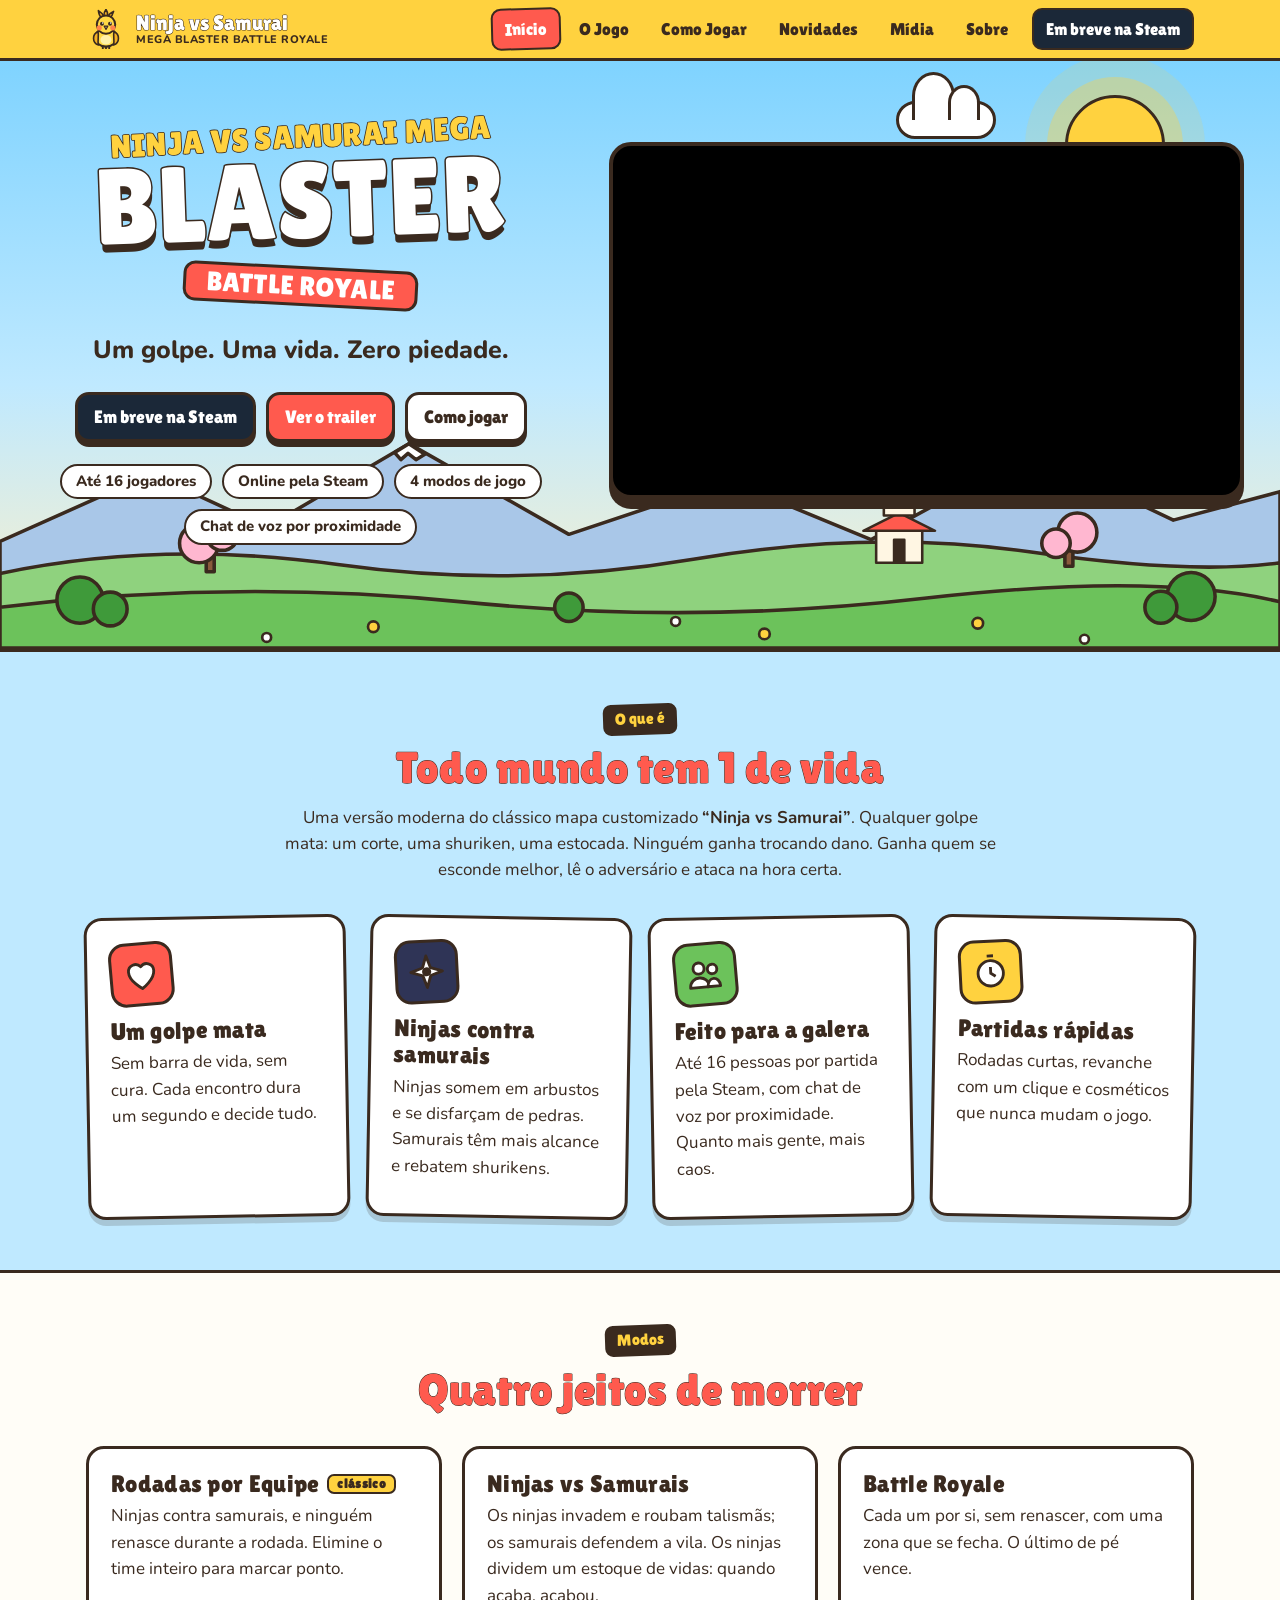
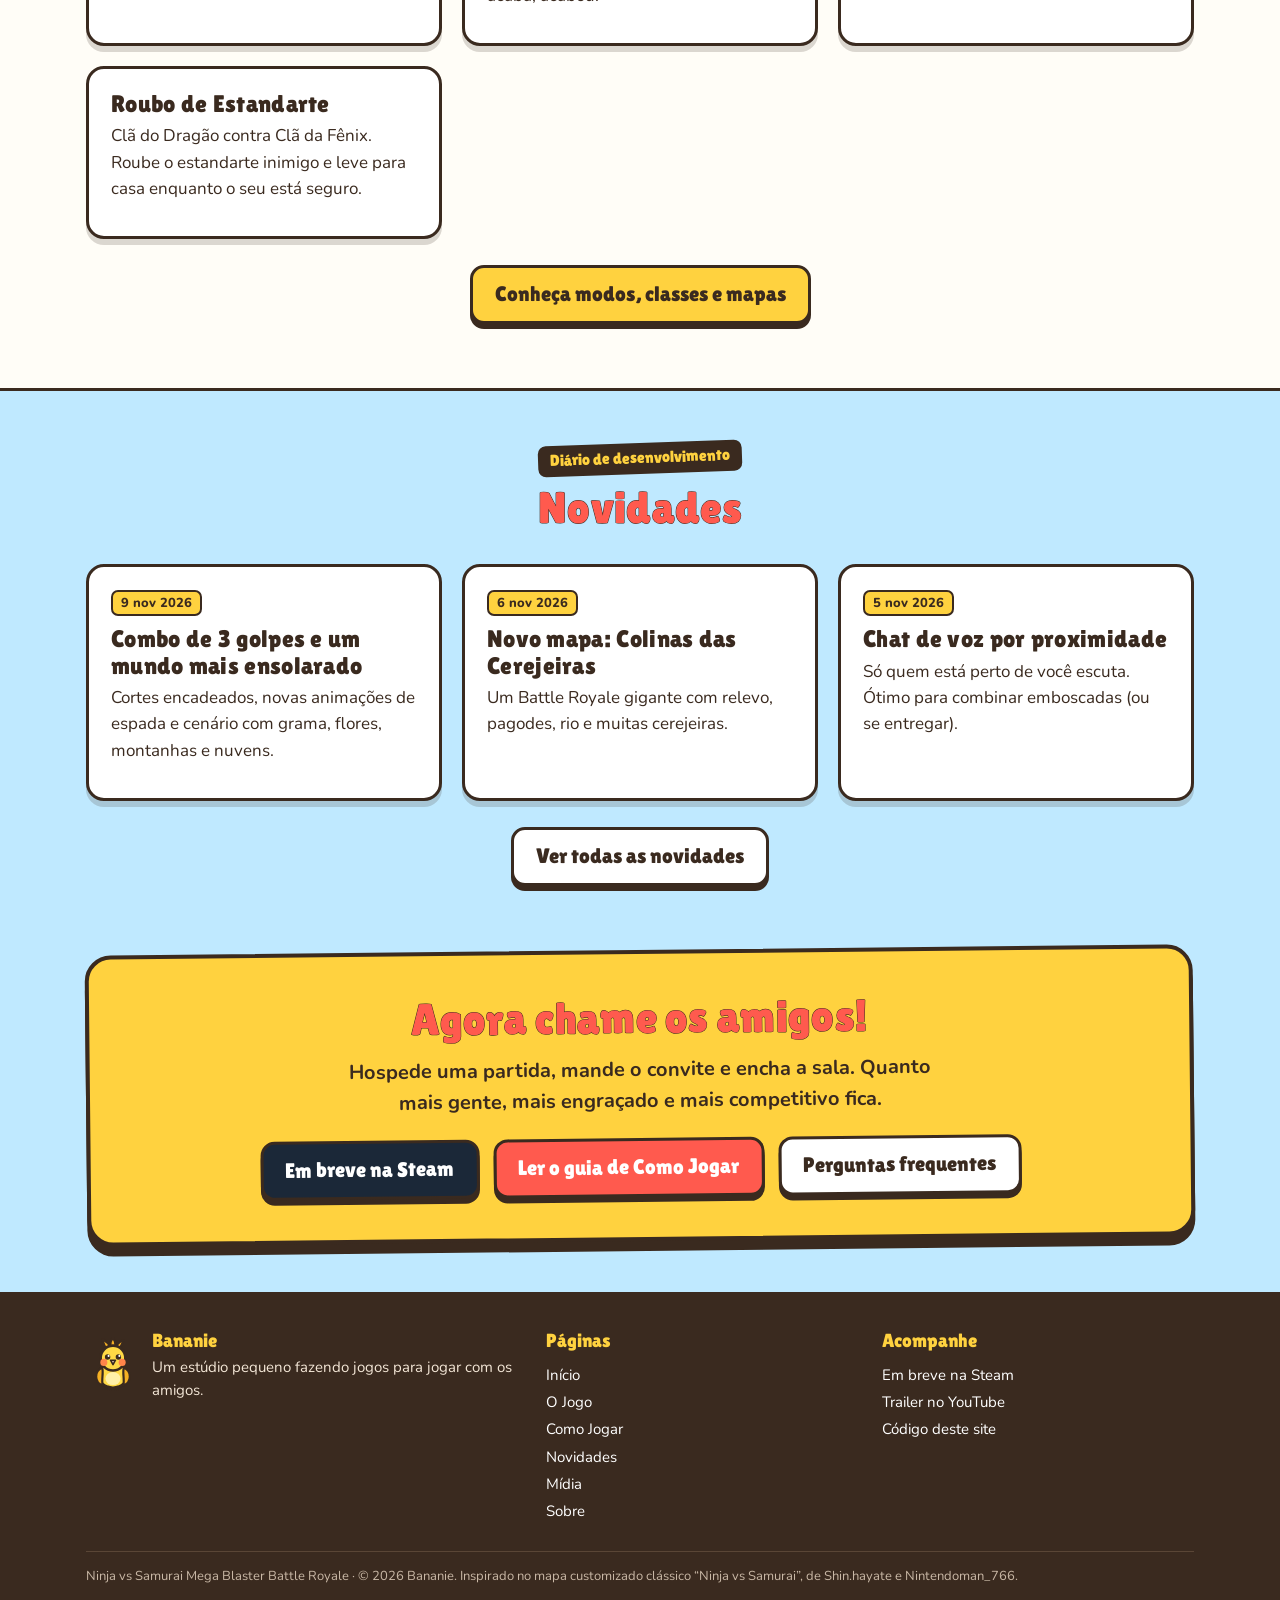
==== site/index.html @ c146b3c8 "Add multi-page game site under site/ New site at /site/ (Início, O Jogo, Como Jogar, Novidades, Mídi" ====
<!doctype html>
<html lang="pt-BR">
<head>
<meta charset="utf-8">
<meta name="viewport" content="width=device-width, initial-scale=1">
<meta name="referrer" content="strict-origin-when-cross-origin">
<title>Ninja vs Samurai Mega Blaster Battle Royale</title>
<meta name="description" content="Ninja vs Samurai Mega Blaster Battle Royale: todo mundo tem 1 de vida. Ninjas roubam talismãs, samurais defendem. Multiplayer para até 16 jogadores. Um jogo da Bananie.">
<meta property="og:title" content="Ninja vs Samurai Mega Blaster Battle Royale">
<meta property="og:description" content="Um golpe. Uma vida. Zero piedade. Multiplayer com até 16 jogadores.">
<meta property="og:image" content="https://i.ytimg.com/vi/XwUCWeQ5r00/hqdefault.jpg">
<link rel="icon" href="assets/bananie.svg" type="image/svg+xml">
<link rel="preconnect" href="https://fonts.googleapis.com">
<link rel="preconnect" href="https://fonts.gstatic.com" crossorigin>
<link href="https://fonts.googleapis.com/css2?family=Lilita+One&family=Nunito:wght@400;700;800&display=swap" rel="stylesheet">
<link rel="stylesheet" href="assets/site.css">
</head>
<body class="site">
<script src="assets/site.js"></script>

<!-- ============ HERÓI ============ -->
<section class="hero">
  <div class="sunball" aria-hidden="true"></div>
  <div class="cloud a" aria-hidden="true"></div>
  <div class="cloud b" aria-hidden="true"></div>
  <svg class="scene" viewBox="0 0 1440 260" preserveAspectRatio="xMidYMax slice" aria-hidden="true" stroke="#3A2A1F" stroke-width="4" stroke-linejoin="round">
    <path d="M0 140 L170 64 L300 124 L460 30 L640 132 L820 72 L980 138 L1160 40 L1320 116 L1440 84 V260 H0Z" fill="#a9c7e8"/>
    <path d="M444 40 L460 30 L478 42 L468 48 L459 41 L451 48Z M1144 50 L1160 40 L1178 52 L1168 58 L1159 51 L1151 58Z" fill="#fff"/>
    <path d="M0 176 Q180 138 380 166 T780 160 T1160 152 T1440 164 V260 H0Z" fill="#8fd27e"/>
    <g fill="#8a5a3c"><rect x="232" y="150" width="9" height="24"/><rect x="1198" y="142" width="9" height="26"/></g>
    <g fill="#ffb7d0"><circle cx="224" cy="142" r="22"/><circle cx="250" cy="132" r="18"/><circle cx="1212" cy="130" r="22"/><circle cx="1188" cy="142" r="16"/></g>
    <g transform="translate(990 92) scale(.72)">
      <rect x="-6" y="44" width="72" height="56" fill="#fff6e3"/>
      <path d="M-26 50 L30 22 L86 50Z" fill="#FF5A4E"/>
      <rect x="6" y="2" width="48" height="24" fill="#fff6e3"/>
      <path d="M-12 8 L30 -16 L72 8Z" fill="#FF5A4E"/>
      <rect x="22" y="64" width="16" height="36" fill="#3A2A1F"/>
    </g>
    <path d="M0 214 Q260 182 520 208 T1040 204 T1440 208 V260 H0Z" fill="#6CC25B"/>
    <g fill="#3f9a3a"><circle cx="90" cy="206" r="26"/><circle cx="124" cy="216" r="19"/><circle cx="1340" cy="202" r="27"/><circle cx="1306" cy="214" r="18"/><circle cx="640" cy="214" r="16"/></g>
    <g fill="#FFD23F" stroke-width="3"><circle cx="420" cy="236" r="6"/><circle cx="860" cy="244" r="6"/><circle cx="1100" cy="232" r="6"/></g>
    <g fill="#fff" stroke-width="3"><circle cx="300" cy="248" r="5"/><circle cx="760" cy="230" r="5"/><circle cx="1220" cy="250" r="5"/></g>
  </svg>

  <div class="content hero-grid">
   <div class="hero-text">
    <h1 class="logo-stack">
      <span class="t-top">NINJA VS SAMURAI MEGA</span>
      <span class="t-main">BLASTER</span>
      <span class="t-sticker">BATTLE ROYALE</span>
    </h1>
    <p class="tagline">Um golpe. Uma vida. Zero piedade.</p>
    <div class="btn-row">
      <a class="btn steam steam-link" href="#" data-label="Lista de desejos na Steam">Steam</a>
      <a class="btn primary" href="#trailer">Ver o trailer</a>
      <a class="btn" href="como-jogar.html">Como jogar</a>
    </div>
    <div class="pill-row">
      <span class="pill">Até 16 jogadores</span>
      <span class="pill">Online pela Steam</span>
      <span class="pill">4 modos de jogo</span>
      <span class="pill">Chat de voz por proximidade</span>
    </div>
   </div>
   <div class="hero-video" id="trailer">
    <div class="video"><iframe width="560" height="315" src="https://www.youtube.com/embed/XwUCWeQ5r00?si=ClYhWn1uIsWAXkfs" title="Trailer de Ninja vs Samurai Mega Blaster Battle Royale" frameborder="0" allow="accelerometer; autoplay; clipboard-write; encrypted-media; gyroscope; picture-in-picture; web-share" referrerpolicy="strict-origin-when-cross-origin" allowfullscreen></iframe></div>
   </div>
  </div>
</section>

<!-- ============ PITCH ============ -->
<section class="band">
  <div class="wrap">
    <div class="section-head">
      <span class="kicker">O que é</span>
      <h2>Todo mundo tem 1 de vida</h2>
      <p>Uma versão moderna do clássico mapa customizado <b>“Ninja vs Samurai”</b>. Qualquer golpe mata: um corte, uma shuriken, uma estocada.
      Ninguém ganha trocando dano. Ganha quem se esconde melhor, lê o adversário e ataca na hora certa.</p>
    </div>
    <div class="grid c4">
      <div class="card tilt-l">
        <div class="icon-badge" style="background:var(--coral)"><svg viewBox="0 0 24 24" fill="#fff" stroke="#3A2A1F" stroke-width="1.8" stroke-linejoin="round"><path d="M12 21s-8-5-8-11a4.5 4.5 0 0 1 8-2.8A4.5 4.5 0 0 1 20 10c0 6-8 11-8 11z"/></svg></div>
        <h3>Um golpe mata</h3>
        <p>Sem barra de vida, sem cura. Cada encontro dura um segundo e decide tudo.</p>
      </div>
      <div class="card tilt-r">
        <div class="icon-badge" style="background:var(--night)"><svg viewBox="0 0 24 24" fill="#fff" stroke="#3A2A1F" stroke-width="1.8" stroke-linejoin="round"><path d="M12 2l2.5 7.5L22 12l-7.5 2.5L12 22l-2.5-7.5L2 12l7.5-2.5z"/><circle cx="12" cy="12" r="2" fill="#3A2A1F"/></svg></div>
        <h3>Ninjas contra samurais</h3>
        <p>Ninjas somem em arbustos e se disfarçam de pedras. Samurais têm mais alcance e rebatem shurikens.</p>
      </div>
      <div class="card tilt-l">
        <div class="icon-badge" style="background:var(--leaf)"><svg viewBox="0 0 24 24" fill="#fff" stroke="#3A2A1F" stroke-width="1.8" stroke-linejoin="round"><circle cx="8" cy="8" r="3.5"/><circle cx="16.5" cy="9" r="3"/><path d="M2 20c0-4 3-6 6-6s6 2 6 6z"/><path d="M13 20c.3-3 2-5 4-5s4 2 4 5z"/></svg></div>
        <h3>Feito para a galera</h3>
        <p>Até 16 pessoas por partida pela Steam, com chat de voz por proximidade. Quanto mais gente, mais caos.</p>
      </div>
      <div class="card tilt-r">
        <div class="icon-badge" style="background:var(--sun)"><svg viewBox="0 0 24 24" fill="#fff" stroke="#3A2A1F" stroke-width="1.8" stroke-linejoin="round"><circle cx="12" cy="13" r="8"/><path d="M12 9v4l3 2M10 2h4"/></svg></div>
        <h3>Partidas rápidas</h3>
        <p>Rodadas curtas, revanche com um clique e cosméticos que nunca mudam o jogo.</p>
      </div>
    </div>
  </div>
</section>

<!-- ============ MODOS ============ -->
<section class="band paper">
  <div class="wrap">
    <div class="section-head">
      <span class="kicker">Modos</span>
      <h2>Quatro jeitos de morrer</h2>
    </div>
    <div class="grid c2">
      <div class="card mode-card"><h3>Rodadas por Equipe <span class="tag y">clássico</span></h3>
        <p>Ninjas contra samurais, e ninguém renasce durante a rodada. Elimine o time inteiro para marcar ponto.</p></div>
      <div class="card mode-card"><h3>Ninjas vs Samurais</h3>
        <p>Os ninjas invadem e roubam talismãs; os samurais defendem a vila. Os ninjas dividem um estoque de vidas: quando acaba, acabou.</p></div>
      <div class="card mode-card"><h3>Battle Royale</h3>
        <p>Cada um por si, sem renascer, com uma zona que se fecha. O último de pé vence.</p></div>
      <div class="card mode-card"><h3>Roubo de Estandarte</h3>
        <p>Clã do Dragão contra Clã da Fênix. Roube o estandarte inimigo e leve para casa enquanto o seu está seguro.</p></div>
    </div>
    <p class="center" style="margin-top:26px"><a class="btn sun" href="jogo.html">Conheça modos, classes e mapas</a></p>
  </div>
</section>

<!-- ============ NOVIDADES ============ -->
<section class="band">
  <div class="wrap">
    <div class="section-head">
      <span class="kicker">Diário de desenvolvimento</span>
      <h2>Novidades</h2>
    </div>
    <div class="grid c3">
      <a class="card" href="novidades.html#combo" style="text-decoration:none;color:inherit">
        <span class="tag y">9 nov 2026</span>
        <h3 style="margin-top:10px">Combo de 3 golpes e um mundo mais ensolarado</h3>
        <p>Cortes encadeados, novas animações de espada e cenário com grama, flores, montanhas e nuvens.</p></a>
      <a class="card" href="novidades.html#cerejeiras" style="text-decoration:none;color:inherit">
        <span class="tag y">6 nov 2026</span>
        <h3 style="margin-top:10px">Novo mapa: Colinas das Cerejeiras</h3>
        <p>Um Battle Royale gigante com relevo, pagodes, rio e muitas cerejeiras.</p></a>
      <a class="card" href="novidades.html#voz" style="text-decoration:none;color:inherit">
        <span class="tag y">5 nov 2026</span>
        <h3 style="margin-top:10px">Chat de voz por proximidade</h3>
        <p>Só quem está perto de você escuta. Ótimo para combinar emboscadas (ou se entregar).</p></a>
    </div>
    <p class="center" style="margin-top:26px"><a class="btn" href="novidades.html">Ver todas as novidades</a></p>
  </div>
</section>

<!-- ============ CTA ============ -->
<section class="band" style="padding-top:0">
  <div class="wrap">
    <div class="cta-box">
      <h2>Agora chame os amigos!</h2>
      <p style="font-size:20px;font-weight:700;max-width:620px;margin:0 auto 22px">Hospede uma partida, mande o convite e encha a sala. Quanto mais gente, mais engraçado e mais competitivo fica.</p>
      <div class="btn-row">
        <a class="btn steam steam-link" href="#" data-label="Lista de desejos na Steam">Steam</a>
        <a class="btn primary" href="como-jogar.html">Ler o guia de Como Jogar</a>
        <a class="btn" href="sobre.html#faq">Perguntas frequentes</a>
      </div>
    </div>
  </div>
</section>

</body>
</html>
---- site/assets/site.css ----
/* Ninja vs Samurai Mega Blaster — estilos compartilhados do site.
   Cabeçalho e rodapé valem em todas as páginas (inclusive o guia Como Jogar).
   O resto só vale em páginas com <body class="site">. */

:root {
  --ink: #3A2A1F; --soft: #6b5a4d; --cream: #FFF6E3; --paper: #fffdf7;
  --sun: #FFD23F; --sun-deep: #F5B024; --coral: #FF5A4E; --leaf: #6CC25B; --leaf-deep: #3f9a3a;
  --sky: #7FD3FF; --sky-pale: #bfe9ff; --night: #2f3456; --petal: #ffb7d0;
  --display: "Lilita One", "Segoe UI", sans-serif;
  --body: "Nunito", "Segoe UI", Arial, sans-serif;
  --radius: 18px;
}

/* ---------- Cabeçalho ---------- */
.site-header { position: sticky; top: 0; z-index: 50; background: var(--sun); border-bottom: 3px solid var(--ink);
  font-family: var(--body); }
.site-header .bar { max-width: 1140px; margin: 0 auto; padding: 8px 16px; display: flex; align-items: center; gap: 16px; }
.brand { display: flex; align-items: center; gap: 10px; text-decoration: none; color: var(--ink); flex-shrink: 0; }
.brand img { width: 40px; height: 40px; }
.brand span { font-family: var(--display); font-size: 21px; line-height: 1; color: #fff; -webkit-text-stroke: 1px var(--ink);
  paint-order: stroke fill; }
.brand small { display: block; font-family: var(--body); font-weight: 800; font-size: 11px; color: var(--ink);
  -webkit-text-stroke: 0; letter-spacing: .5px; }
.site-nav { margin-left: auto; display: flex; gap: 4px; flex-wrap: wrap; }
.site-nav a { font-family: var(--display); font-size: 17px; color: var(--ink); text-decoration: none; padding: 6px 12px;
  border: 2.5px solid transparent; border-radius: 10px; transition: transform .12s, background .12s; }
.site-nav a:hover { background: #fff; border-color: var(--ink); transform: rotate(-2deg); }
.site-nav a[aria-current="page"] { background: var(--coral); color: #fff; border-color: var(--ink); transform: rotate(-1.5deg); }
.site-nav a.nav-steam { background: #1b2838; color: #fff; border-color: var(--ink); margin-left: 6px; }
.site-nav a.nav-steam.soon:hover { transform: none; }
.nav-toggle { display: none; margin-left: auto; font-family: var(--display); font-size: 17px; background: #fff; color: var(--ink);
  border: 2.5px solid var(--ink); border-radius: 10px; padding: 5px 12px; cursor: pointer; }

@media (max-width: 860px) {
  .nav-toggle { display: block; }
  .site-header .bar { flex-wrap: wrap; }
  .site-nav { display: none; width: 100%; flex-direction: column; gap: 6px; padding: 4px 0 10px; }
  .site-nav.open { display: flex; }
  .site-nav a { background: #fff; border-color: var(--ink); }
  .site-nav a:hover, .site-nav a[aria-current="page"] { transform: none; }
}

/* ---------- Rodapé ---------- */
.site-footer { margin-top: auto; background: var(--ink); color: #f3e6d6; font-family: var(--body); font-size: 15px; }
.site-footer .inner { max-width: 1140px; margin: 0 auto; padding: 34px 16px 26px; display: grid; gap: 24px;
  grid-template-columns: 1.4fr 1fr 1fr; }
.site-footer h4 { font-family: var(--display); font-weight: normal; font-size: 19px; color: var(--sun); margin: 0 0 8px; }
.site-footer a { color: #fff; text-decoration: none; }
.site-footer a:hover { color: var(--sun); text-decoration: underline; }
.site-footer ul { list-style: none; margin: 0; padding: 0; }
.site-footer li { margin: 4px 0; }
.site-footer .studio-line { display: flex; align-items: center; gap: 12px; }
.site-footer .studio-line img { width: 54px; height: 54px; }
.site-footer .legal { grid-column: 1 / -1; border-top: 1px solid #5a4636; padding-top: 14px; font-size: 13px; color: #c9b8a6; }
@media (max-width: 700px) { .site-footer .inner { grid-template-columns: 1fr; } }

@media print { .site-header, .site-footer { display: none !important; } }

/* =================== Páginas do site =================== */
body.site { min-height: 100vh; display: flex; flex-direction: column; margin: 0; font-family: var(--body); color: var(--ink); background: var(--sky-pale); font-size: 17px; line-height: 1.55; }
body.site h1, body.site h2, body.site h3, body.site .display { font-family: var(--display); font-weight: normal; letter-spacing: .3px; line-height: 1.1; }
body.site h2 { font-size: clamp(30px, 5vw, 44px); color: var(--coral); margin: 0 0 12px; -webkit-text-stroke: 1px var(--ink); paint-order: stroke fill; }
body.site h3 { font-size: 24px; margin: 0 0 6px; }
body.site p { margin: 6px 0 12px; }
:where(body.site) a { color: #c2372d; }
body.site img { max-width: 100%; }

body.site *, body.site *::before, body.site *::after { box-sizing: border-box; }
.wrap { width: 100%; max-width: 1140px; margin: 0 auto; padding: 0 16px; }
.band { padding: 52px 0; }
.band.paper { background: var(--paper); border-top: 3px solid var(--ink); border-bottom: 3px solid var(--ink); }
.band.sunny { background: #fff1b8; border-top: 3px solid var(--ink); border-bottom: 3px solid var(--ink); }
.band.grass { background: var(--leaf); border-top: 3px solid var(--ink); }
.section-head { text-align: center; max-width: 720px; margin: 0 auto 32px; }
.section-head .kicker { display: inline-block; font-family: var(--display); font-size: 16px; background: var(--ink); color: var(--sun);
  padding: 3px 12px; border-radius: 8px; transform: rotate(-2deg); margin-bottom: 10px; }

/* Botões em estilo adesivo */
.btn { display: inline-block; font-family: var(--display); font-size: 21px; text-decoration: none; color: var(--ink);
  background: #fff; border: 3px solid var(--ink); border-radius: 14px; padding: 10px 22px; box-shadow: 0 5px 0 var(--ink);
  transition: transform .1s, box-shadow .1s; }
body.site a.btn { color: var(--ink); }
.btn:hover { transform: translateY(-2px) rotate(-1.5deg); box-shadow: 0 7px 0 var(--ink); }
.btn:active { transform: translateY(3px); box-shadow: 0 2px 0 var(--ink); }
.btn.primary { background: var(--coral); }
body.site a.btn.primary { color: #fff; }
.btn.sun { background: var(--sun); }
.btn.steam { background: #1b2838; }
body.site a.btn.steam, a.btn.steam { color: #fff; }
.steam-link.soon { cursor: default; }
.btn.soon:hover, .btn.soon:active { transform: none; box-shadow: 0 5px 0 var(--ink); }
.btn-row { display: flex; gap: 14px; flex-wrap: wrap; justify-content: center; }

/* Cartões */
.card { background: #fff; border: 3px solid var(--ink); border-radius: var(--radius); padding: 22px; box-shadow: 0 6px 0 rgba(58,42,31,.18); }
.grid { display: grid; gap: 20px; }
.grid.c2 { grid-template-columns: repeat(auto-fit, minmax(280px, 1fr)); }
.grid.c3 { grid-template-columns: repeat(auto-fit, minmax(250px, 1fr)); }
.grid.c4 { grid-template-columns: repeat(auto-fit, minmax(220px, 1fr)); }
.tilt-l { transform: rotate(-1deg); } .tilt-r { transform: rotate(1deg); }
.icon-badge { width: 64px; height: 64px; border: 3px solid var(--ink); border-radius: 16px; display: grid; place-items: center;
  margin-bottom: 12px; transform: rotate(-4deg); }
.icon-badge svg { width: 38px; height: 38px; }
.tag { display: inline-block; font-size: 13px; font-weight: 800; border-radius: 7px; padding: 1px 8px; border: 2px solid var(--ink); }
.tag.n { background: var(--night); color: #fff; } .tag.s { background: var(--coral); color: #fff; } .tag.b { background: var(--leaf); color: #fff; }
.tag.y { background: var(--sun); }

/* ---------- Herói (página inicial) ---------- */
.hero { position: relative; overflow: hidden; background: linear-gradient(#7fd3ff, #bfe9ff 55%, #fff1c9 100%);
  border-bottom: 3px solid var(--ink); }
/* Altura do cenário segue a proporção do desenho (1440x260): o topo nunca é cortado; em tela estreita só as laterais. */
.hero { --scene-h: max(150px, calc(100vw * 260 / 1440)); }
.hero .scene { position: absolute; inset: auto 0 0 0; width: 100%; height: var(--scene-h); }
.hero .sunball { position: absolute; top: 34px; right: 9%; width: 100px; height: 100px; border-radius: 50%; background: var(--sun);
  border: 3px solid var(--ink); box-shadow: 0 0 0 18px rgba(255,210,63,.35), 0 0 0 40px rgba(255,210,63,.15); }
.cloud { position: absolute; background: #fff; border: 3px solid var(--ink); border-radius: 60px; height: 38px; }
.cloud::before, .cloud::after { content: ""; position: absolute; background: #fff; border: 3px solid var(--ink); border-bottom: 0;
  border-radius: 50% 50% 0 0; }
.cloud::before { width: 46%; height: 150%; left: 14%; bottom: 50%; }
.cloud::after { width: 34%; height: 110%; right: 14%; bottom: 50%; }
.cloud.a { width: 140px; top: 100px; left: 7%; animation: drift 38s linear infinite alternate; }
.cloud.b { width: 100px; top: 56px; left: 58%; animation: drift 46s linear infinite alternate-reverse; }
@keyframes drift { from { translate: -30px 0; } to { translate: 60px 0; } }
@media (prefers-reduced-motion: reduce) { .cloud { animation: none !important; } }
.hero .content { position: relative; z-index: 2; text-align: center; padding: 36px 16px calc(var(--scene-h) * .45); max-width: 1240px; margin: 0 auto; }
/* Trailer dentro do herói: abaixo do logo no celular, ao lado dele em telas largas. */
.hero-video { max-width: 760px; margin: 30px auto 0; }
@media (min-width: 1000px) {
  .hero-grid { display: grid; grid-template-columns: 1fr 1.2fr; gap: 44px; align-items: center; }
  .hero-video { margin: 0; max-width: none; }
  .hero .logo-stack .t-top { font-size: clamp(22px, 2.5vw, 34px); }
  .hero .logo-stack .t-main { font-size: clamp(64px, 8.4vw, 124px); }
  .hero .logo-stack .t-sticker { font-size: clamp(20px, 2.1vw, 28px); }
  .hero .tagline { margin: 20px 0 18px; }
  .hero .btn-row { gap: 10px; }
  .hero .btn { font-size: 18px; padding: 8px 16px; }
  .cloud.a { display: none; }
  .cloud.b { left: 70%; top: 40px; }
}
.logo-stack { display: flex; flex-direction: column; align-items: center; }
.logo-stack .t-top { font-family: var(--display); font-size: clamp(22px, 4.4vw, 42px); color: var(--sun); -webkit-text-stroke: 1.6px var(--ink);
  paint-order: stroke fill; transform: rotate(-3deg); margin-bottom: -4px; }
.logo-stack .t-main { font-family: var(--display); font-size: clamp(64px, 14vw, 150px); color: #fff; -webkit-text-stroke: 3px var(--ink);
  paint-order: stroke fill; transform: rotate(-2deg); line-height: .95; text-shadow: 0 8px 0 var(--ink); }
.logo-stack .t-sticker { font-family: var(--display); font-size: clamp(20px, 3.4vw, 32px); color: #fff; background: var(--coral);
  border: 3px solid var(--ink); border-radius: 12px; padding: 2px 20px; transform: rotate(3deg); margin-top: 14px; }
.hero .tagline { font-size: clamp(19px, 2.4vw, 25px); font-weight: 800; margin: 26px 0 22px; }
.hero .pill-row { display: flex; gap: 10px; justify-content: center; flex-wrap: wrap; margin-top: 22px; }
.pill { font-weight: 800; font-size: 15px; background: #fff; border: 2.5px solid var(--ink); border-radius: 999px; padding: 4px 14px; }

/* Trailer */
.video { position: relative; width: 100%; aspect-ratio: 16 / 9; border: 4px solid var(--ink); border-radius: 22px; overflow: hidden;
  background: #000; box-shadow: 0 10px 0 var(--ink); }
.video iframe, .video .poster { position: absolute; inset: 0; width: 100%; height: 100%; border: 0; }
.video .poster { display: grid; place-items: center; background-size: cover; background-position: center; cursor: pointer; padding: 0; }
.video .poster::after { content: ""; position: absolute; inset: 0; background: rgba(0,0,0,.18); }
.play { position: relative; z-index: 1; width: 104px; height: 104px; border-radius: 50%; background: var(--coral); border: 4px solid var(--ink);
  display: grid; place-items: center; box-shadow: 0 6px 0 var(--ink); transition: transform .12s; }
.video .poster:hover .play { transform: scale(1.08) rotate(-4deg); }
.play svg { width: 44px; height: 44px; margin-left: 6px; }

/* Faixa de modos / mapas */
.mode-card h3 { display: flex; align-items: center; gap: 8px; flex-wrap: wrap; }
.map-card { padding: 0; overflow: hidden; display: flex; flex-direction: column; }
.map-card .art { height: 150px; border-bottom: 3px solid var(--ink); position: relative; }
.map-card .art svg { position: absolute; inset: 0; width: 100%; height: 100%; }
.map-card .body { padding: 16px 18px 18px; }
.map-card .modes { display: flex; gap: 6px; flex-wrap: wrap; margin-top: 8px; }

/* Destaque / CTA */
.cta-box { text-align: center; background: var(--sun); border: 4px solid var(--ink); border-radius: 26px; padding: 40px 22px;
  box-shadow: 0 10px 0 var(--ink); transform: rotate(-.6deg); }
.cta-box h2 { color: #fff; }

/* Cabeçalho de página interna */
.page-hero { background: linear-gradient(#7fd3ff, #bfe9ff); border-bottom: 3px solid var(--ink); text-align: center; padding: 54px 16px 46px;
  position: relative; overflow: hidden; }
.page-hero h1 { font-size: clamp(42px, 8vw, 76px); color: #fff; -webkit-text-stroke: 2.5px var(--ink); paint-order: stroke fill;
  text-shadow: 0 6px 0 var(--ink); margin: 0; transform: rotate(-1.5deg); }
body.site .page-hero p { font-size: 20px; font-weight: 700; max-width: 640px; margin: 18px auto 0; }

/* Novidades */
.post { display: grid; grid-template-columns: 130px 1fr; gap: 22px; margin-bottom: 26px; }
.post .date { font-family: var(--display); text-align: center; background: var(--sun); border: 3px solid var(--ink); border-radius: 16px;
  padding: 10px 6px; height: max-content; transform: rotate(-3deg); }
.post .date b { display: block; font-size: 44px; line-height: 1; font-weight: normal; }
.post .date span { font-size: 17px; }
.post h3 { font-size: 27px; }
.post ul { margin: 6px 0 4px 20px; padding: 0; } .post li { margin: 4px 0; }
@media (max-width: 640px) { .post { grid-template-columns: 1fr; } .post .date { width: 130px; } }

/* Ficha técnica / tabelas */
.facts { width: 100%; border-collapse: collapse; }
.facts th, .facts td { text-align: left; padding: 9px 12px; border-bottom: 2px dashed #e1d3c2; vertical-align: top; }
.facts th { font-family: var(--display); font-weight: normal; width: 36%; font-size: 18px; }
.facts tr:last-child th, .facts tr:last-child td { border-bottom: 0; }

/* FAQ */
details.faq { background: #fff; border: 3px solid var(--ink); border-radius: 16px; padding: 0; margin-bottom: 14px; }
details.faq summary { font-family: var(--display); font-size: 21px; padding: 14px 18px; cursor: pointer; list-style: none; display: flex;
  justify-content: space-between; gap: 12px; }
details.faq summary::-webkit-details-marker { display: none; }
details.faq summary::after { content: "+"; font-size: 26px; line-height: .8; color: var(--coral); }
details.faq[open] summary::after { content: "–"; }
details.faq[open] summary { border-bottom: 2px dashed #e1d3c2; }
details.faq .a { padding: 6px 18px 12px; }

.kbd, body.site kbd { font-family: var(--body); font-weight: 800; font-size: 14px; background: #fff; border: 2px solid var(--ink);
  border-bottom-width: 4px; border-radius: 6px; padding: 0 6px; white-space: nowrap; }
.muted { color: var(--soft); }
.center { text-align: center; }
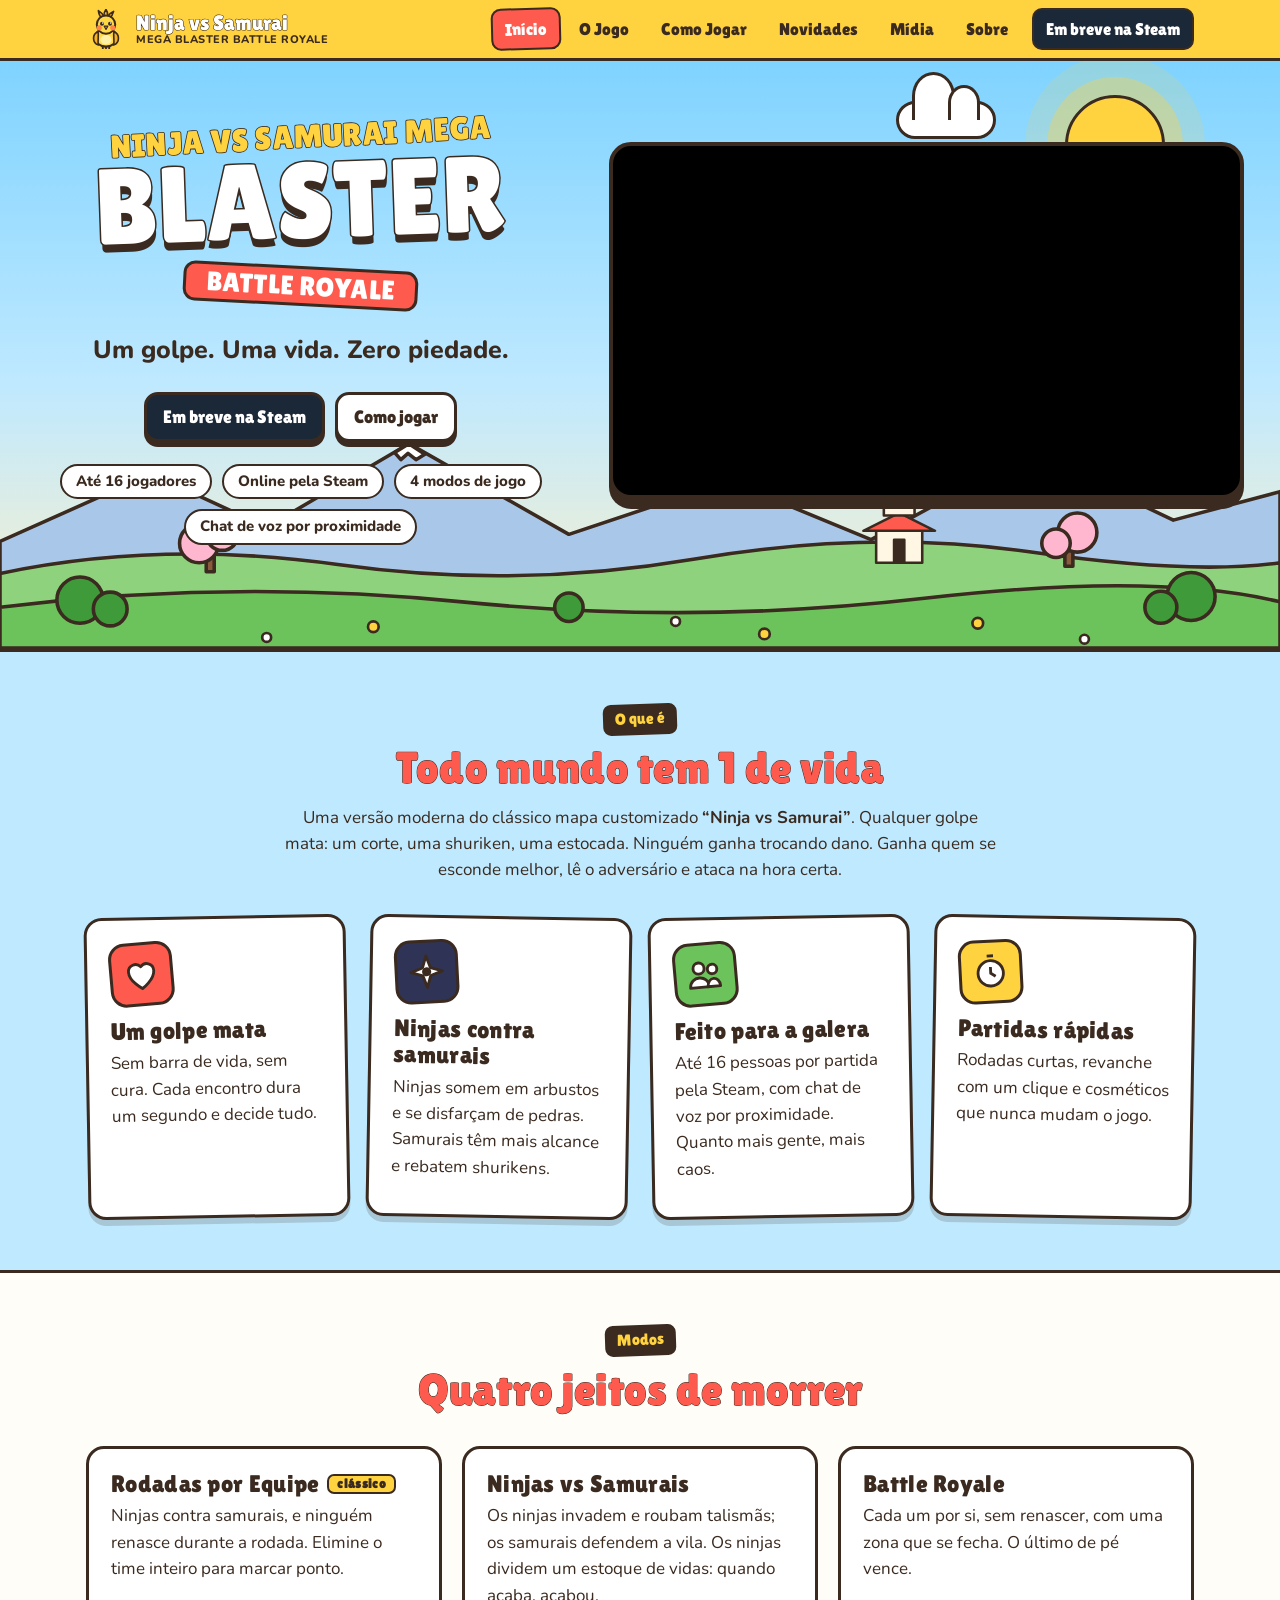
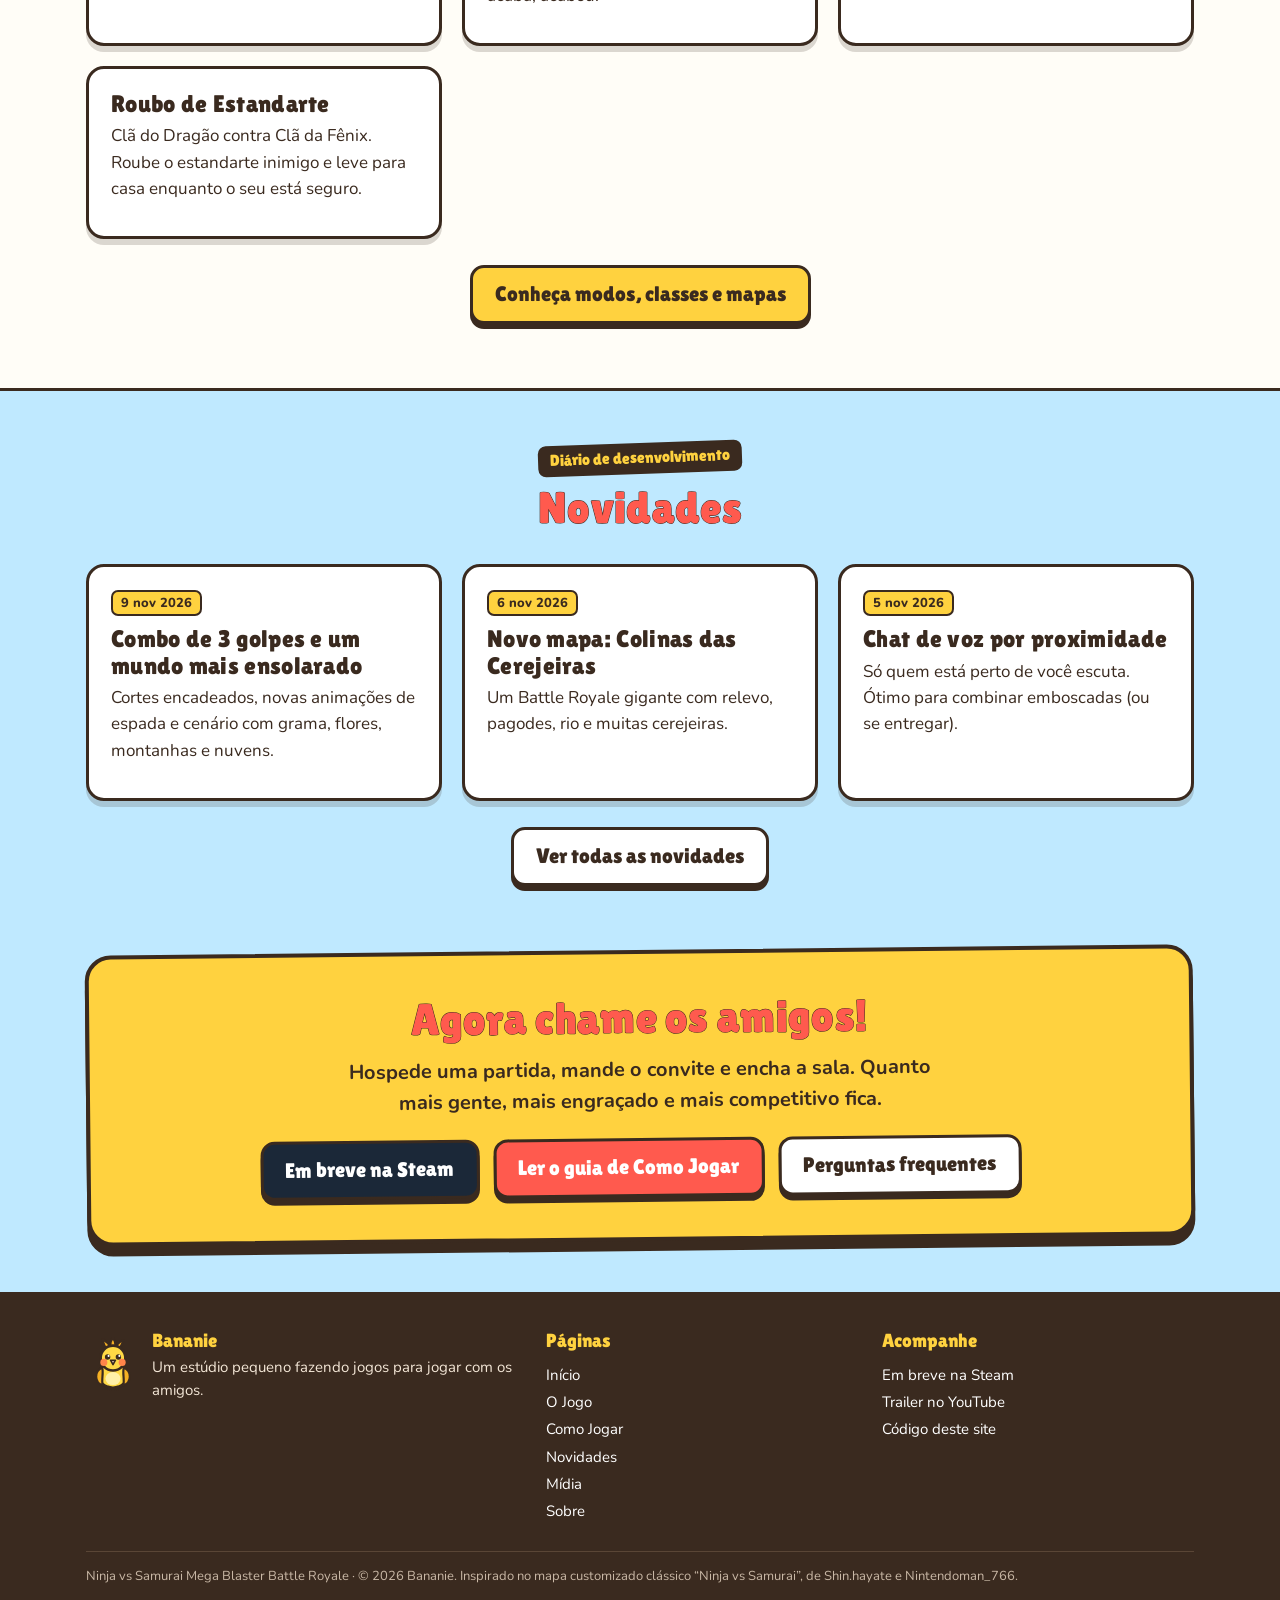
==== commit d9615928: "Remove ver o trailer" ====
--- a/site/index.html
+++ b/site/index.html
@@ -52,7 +52,6 @@
     <p class="tagline">Um golpe. Uma vida. Zero piedade.</p>
     <div class="btn-row">
       <a class="btn steam steam-link" href="#" data-label="Lista de desejos na Steam">Steam</a>
-      <a class="btn primary" href="#trailer">Ver o trailer</a>
       <a class="btn" href="como-jogar.html">Como jogar</a>
     </div>
     <div class="pill-row">
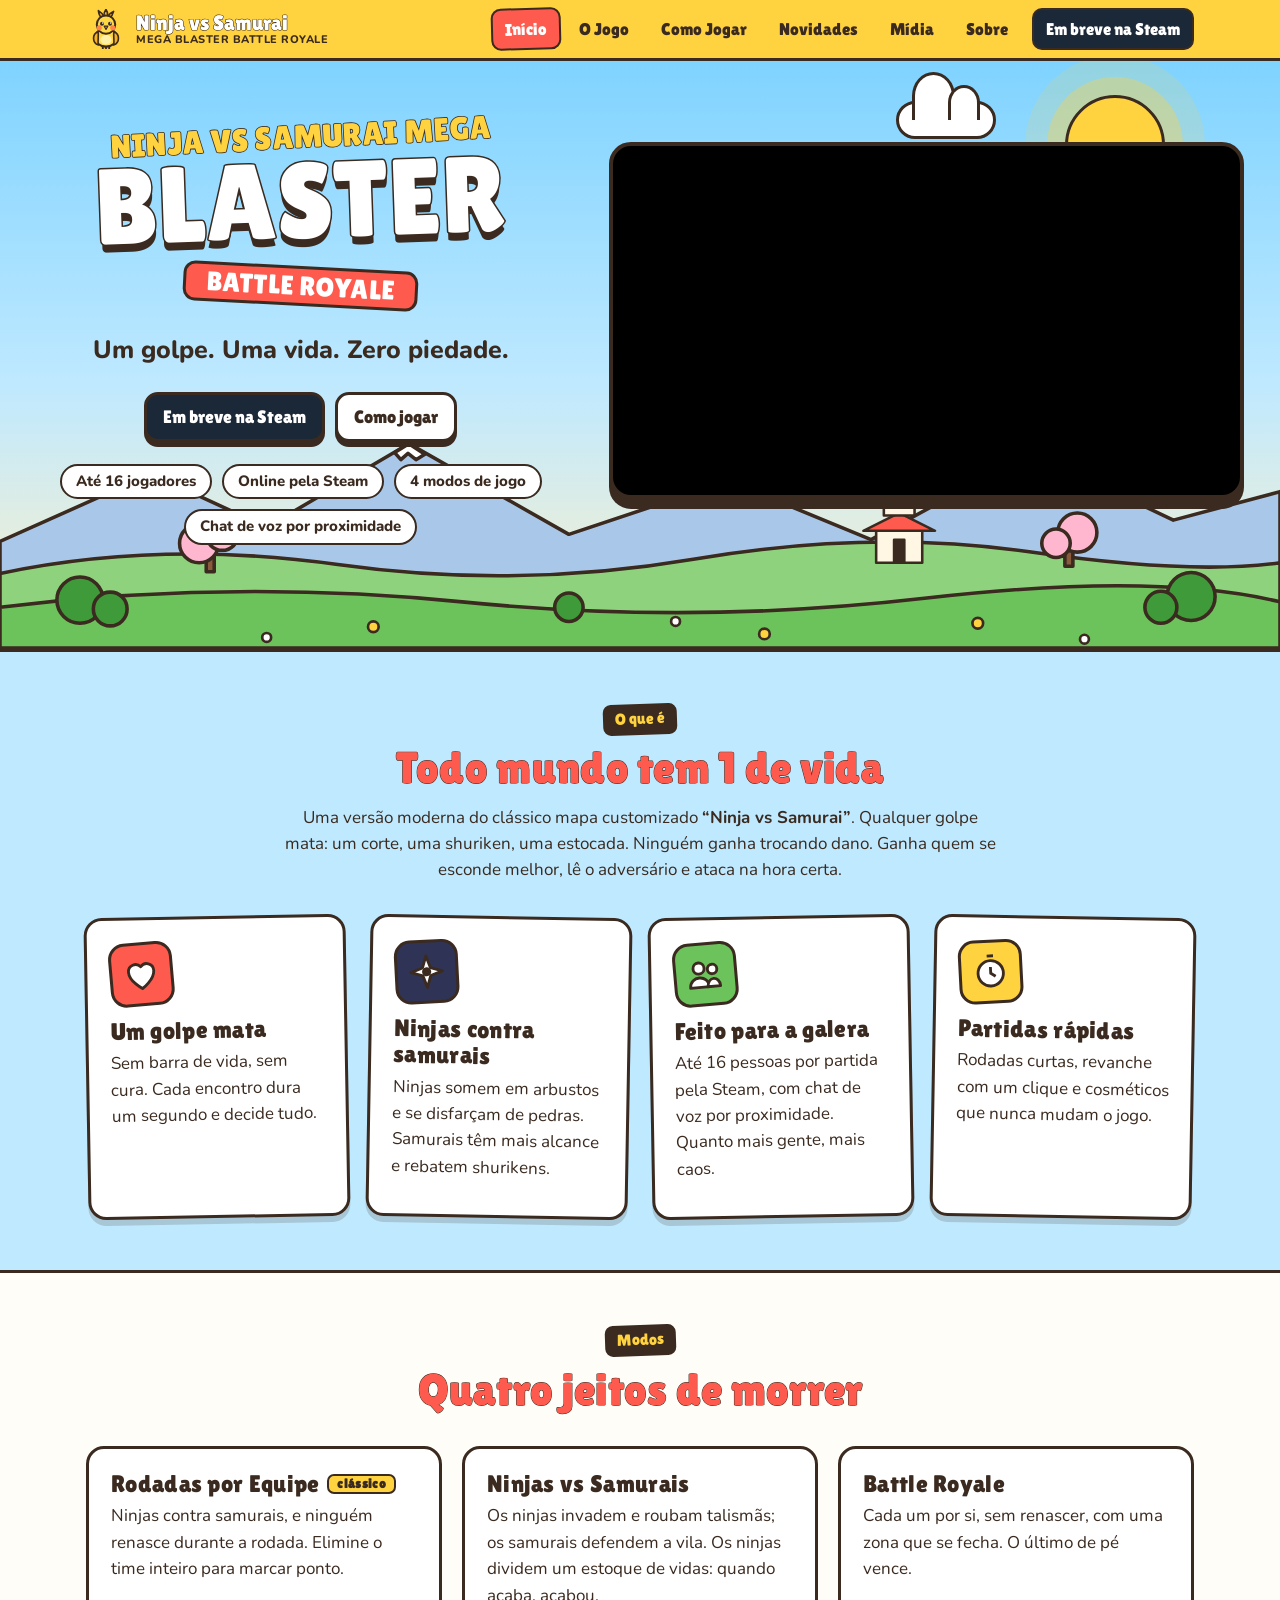
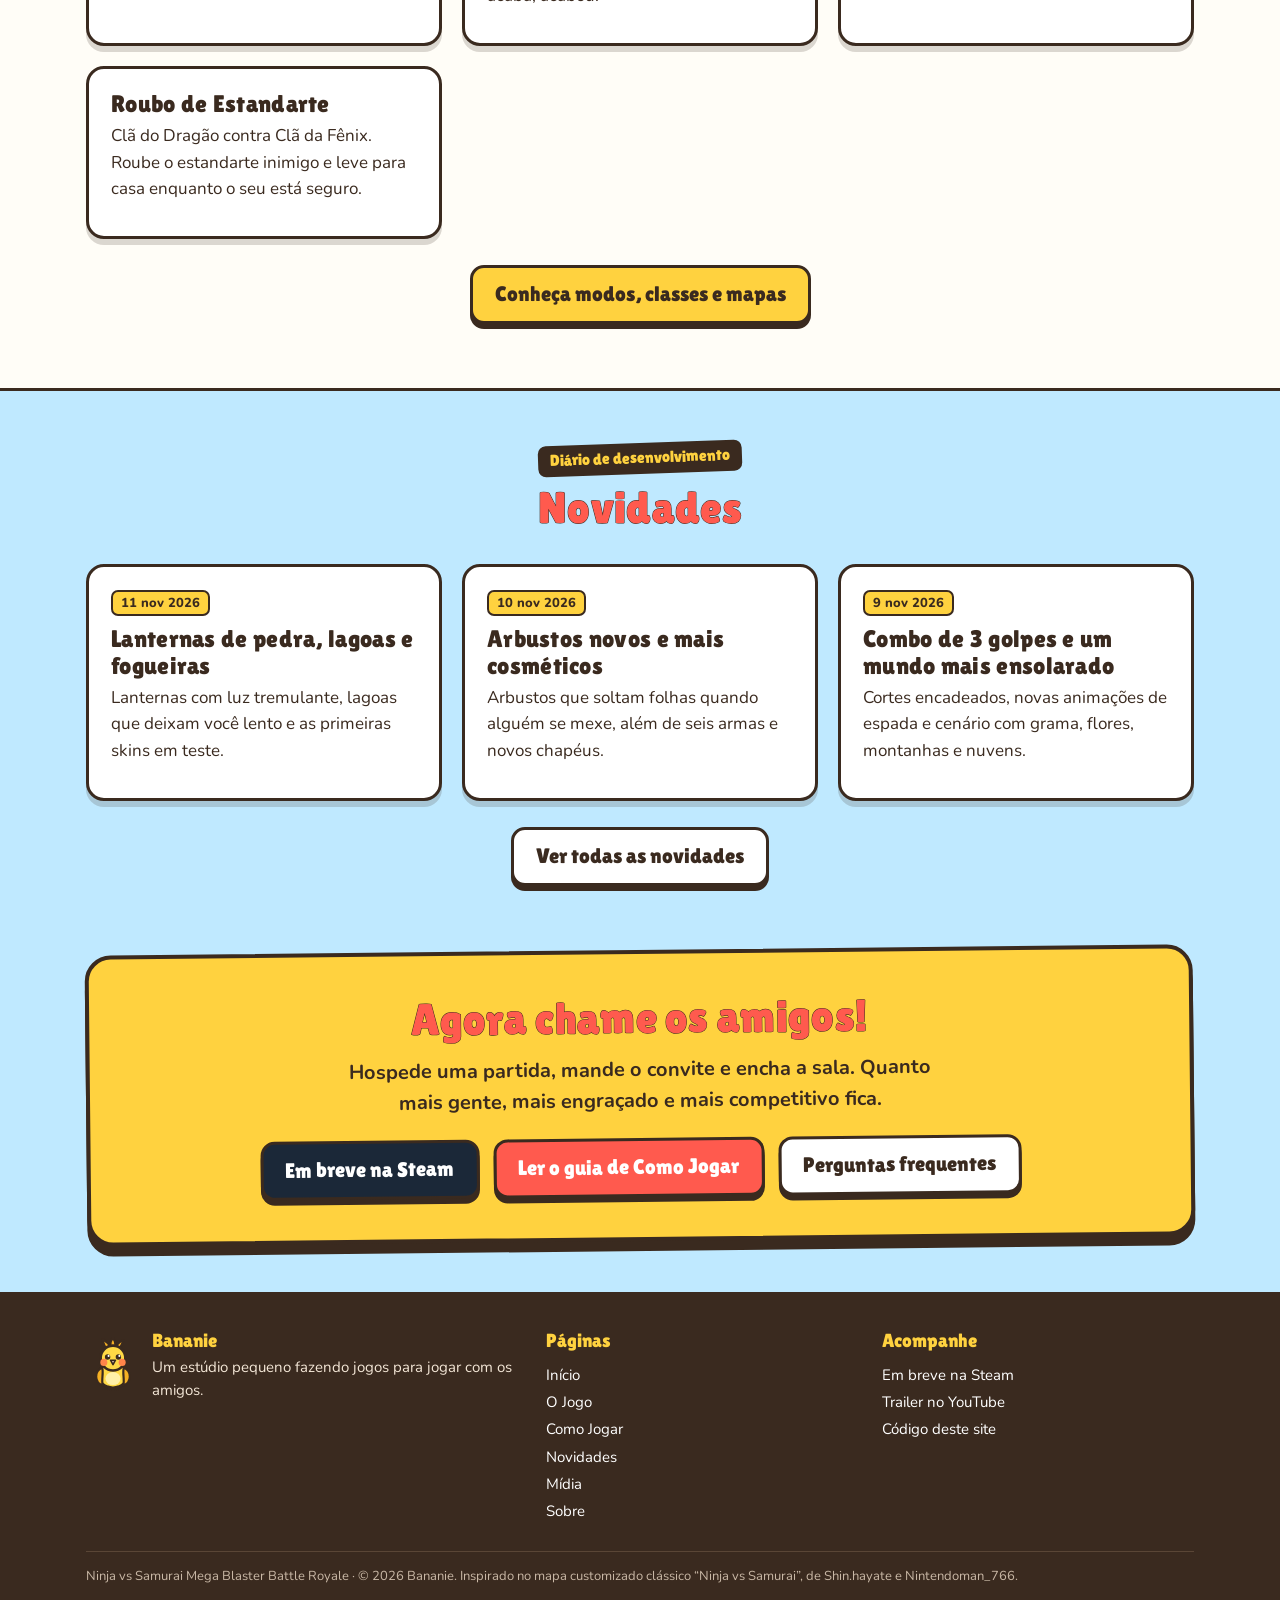
==== commit 662d8477: "Add news for Nov 10-11: lanterns, ponds, campfires, new bushes and cosmetics Co-Authored-By: Claude " ====
--- a/site/index.html
+++ b/site/index.html
@@ -130,18 +130,18 @@
       <h2>Novidades</h2>
     </div>
     <div class="grid c3">
+      <a class="card" href="novidades.html#lanternas" style="text-decoration:none;color:inherit">
+        <span class="tag y">11 nov 2026</span>
+        <h3 style="margin-top:10px">Lanternas de pedra, lagoas e fogueiras</h3>
+        <p>Lanternas com luz tremulante, lagoas que deixam você lento e as primeiras skins em teste.</p></a>
+      <a class="card" href="novidades.html#arbustos" style="text-decoration:none;color:inherit">
+        <span class="tag y">10 nov 2026</span>
+        <h3 style="margin-top:10px">Arbustos novos e mais cosméticos</h3>
+        <p>Arbustos que soltam folhas quando alguém se mexe, além de seis armas e novos chapéus.</p></a>
       <a class="card" href="novidades.html#combo" style="text-decoration:none;color:inherit">
         <span class="tag y">9 nov 2026</span>
         <h3 style="margin-top:10px">Combo de 3 golpes e um mundo mais ensolarado</h3>
         <p>Cortes encadeados, novas animações de espada e cenário com grama, flores, montanhas e nuvens.</p></a>
-      <a class="card" href="novidades.html#cerejeiras" style="text-decoration:none;color:inherit">
-        <span class="tag y">6 nov 2026</span>
-        <h3 style="margin-top:10px">Novo mapa: Colinas das Cerejeiras</h3>
-        <p>Um Battle Royale gigante com relevo, pagodes, rio e muitas cerejeiras.</p></a>
-      <a class="card" href="novidades.html#voz" style="text-decoration:none;color:inherit">
-        <span class="tag y">5 nov 2026</span>
-        <h3 style="margin-top:10px">Chat de voz por proximidade</h3>
-        <p>Só quem está perto de você escuta. Ótimo para combinar emboscadas (ou se entregar).</p></a>
     </div>
     <p class="center" style="margin-top:26px"><a class="btn" href="novidades.html">Ver todas as novidades</a></p>
   </div>
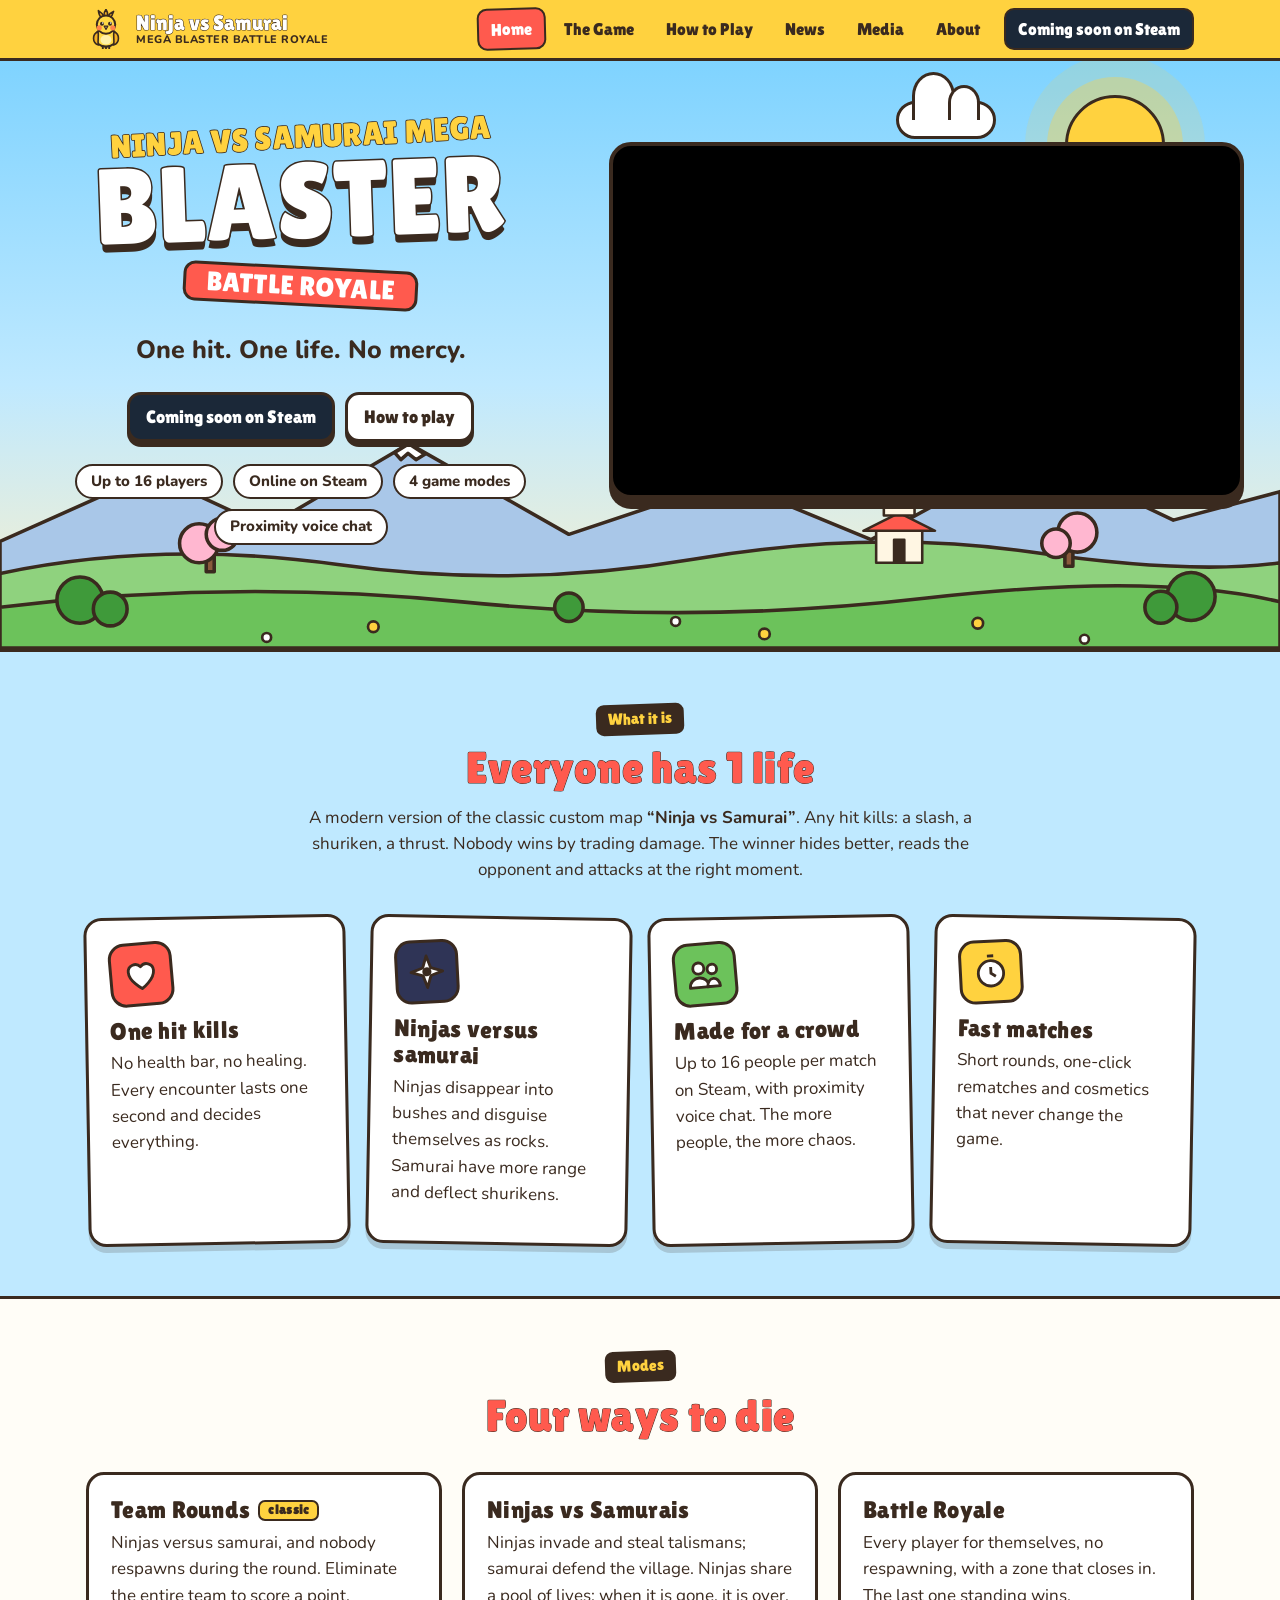
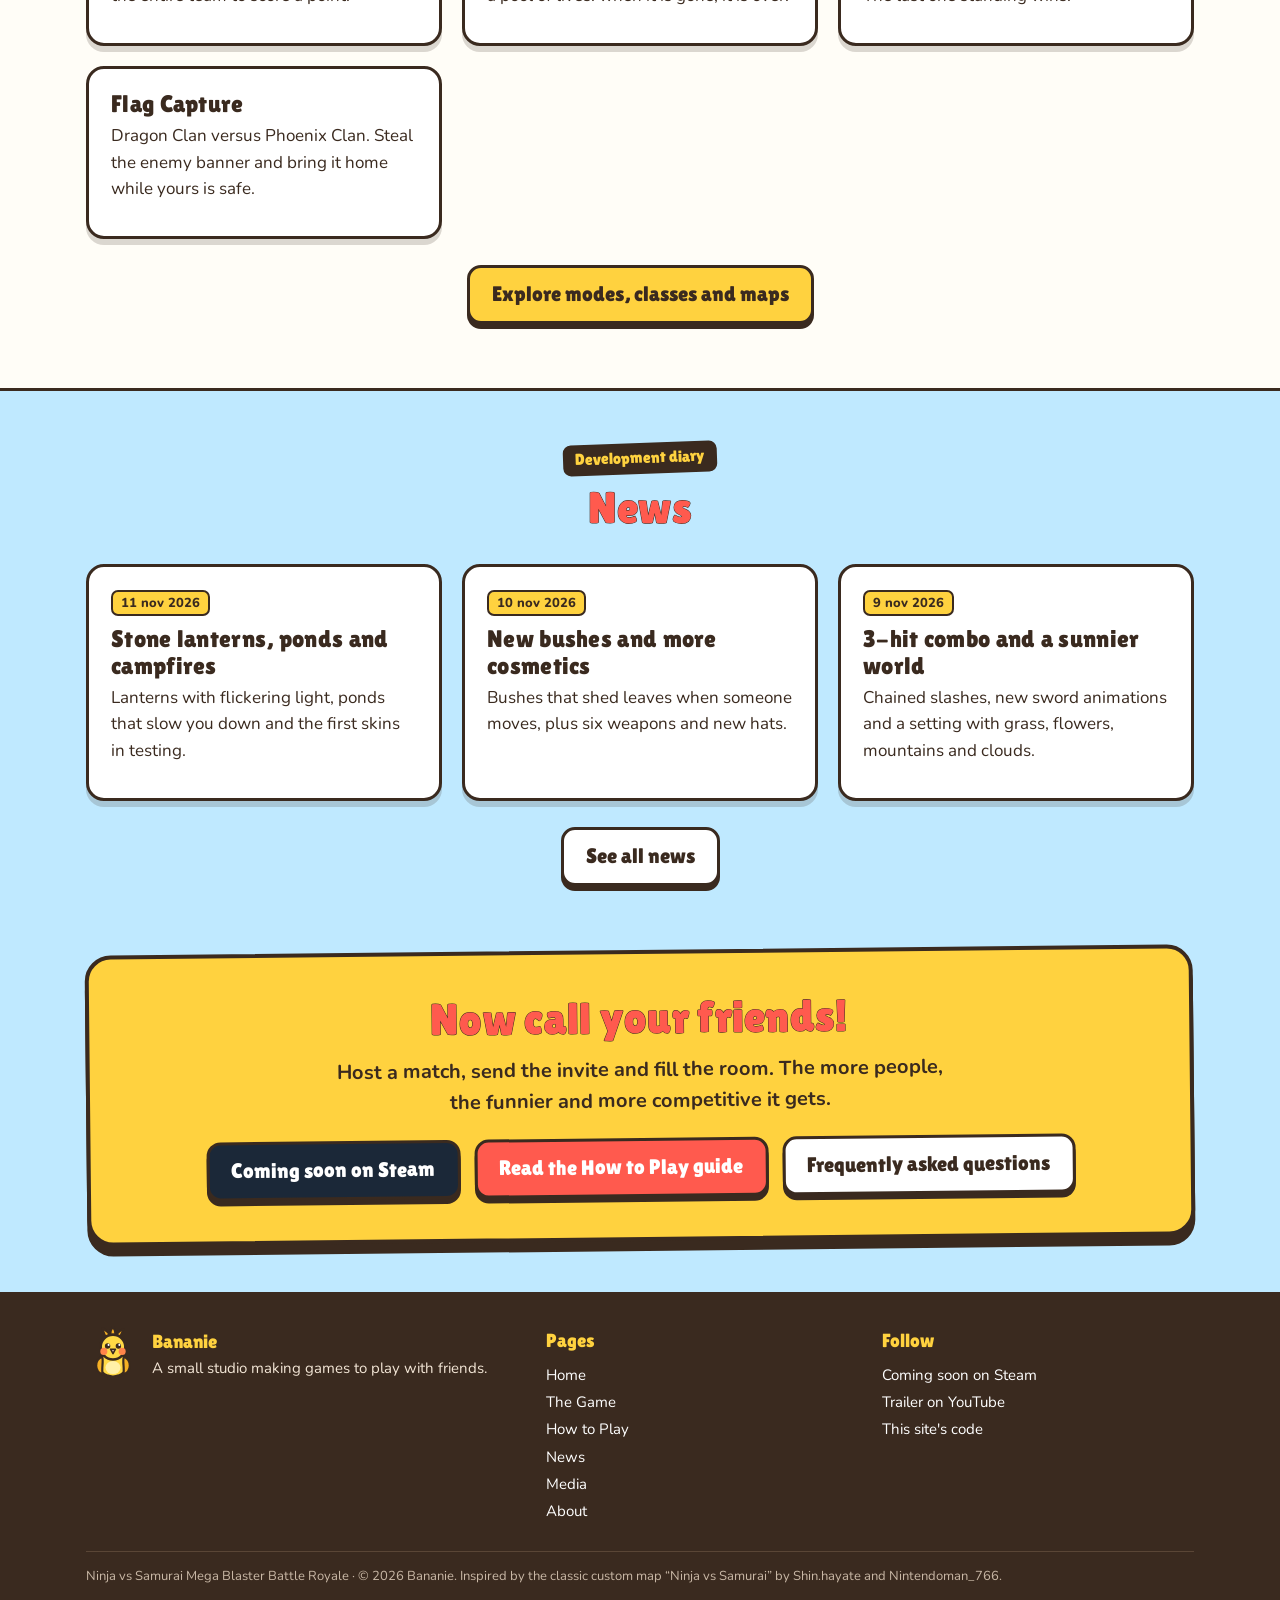
==== commit 13beb882: "Translate site content to English" ====
--- a/site/index.html
+++ b/site/index.html
@@ -1,13 +1,13 @@
 <!doctype html>
-<html lang="pt-BR">
+<html lang="en">
 <head>
 <meta charset="utf-8">
 <meta name="viewport" content="width=device-width, initial-scale=1">
 <meta name="referrer" content="strict-origin-when-cross-origin">
 <title>Ninja vs Samurai Mega Blaster Battle Royale</title>
-<meta name="description" content="Ninja vs Samurai Mega Blaster Battle Royale: todo mundo tem 1 de vida. Ninjas roubam talismãs, samurais defendem. Multiplayer para até 16 jogadores. Um jogo da Bananie.">
+<meta name="description" content="Ninja vs Samurai Mega Blaster Battle Royale: everyone has 1 life. Ninjas steal talismans, samurai defend. Multiplayer for up to 16 players. A game by Bananie.">
 <meta property="og:title" content="Ninja vs Samurai Mega Blaster Battle Royale">
-<meta property="og:description" content="Um golpe. Uma vida. Zero piedade. Multiplayer com até 16 jogadores.">
+<meta property="og:description" content="One hit. One life. No mercy. Multiplayer for up to 16 players.">
 <meta property="og:image" content="https://i.ytimg.com/vi/XwUCWeQ5r00/hqdefault.jpg">
 <link rel="icon" href="assets/bananie.svg" type="image/svg+xml">
 <link rel="preconnect" href="https://fonts.googleapis.com">
@@ -18,7 +18,7 @@
 <body class="site">
 <script src="assets/site.js"></script>
 
-<!-- ============ HERÓI ============ -->
+<!-- ============ HERO ============ -->
 <section class="hero">
   <div class="sunball" aria-hidden="true"></div>
   <div class="cloud a" aria-hidden="true"></div>
@@ -49,20 +49,20 @@
       <span class="t-main">BLASTER</span>
       <span class="t-sticker">BATTLE ROYALE</span>
     </h1>
-    <p class="tagline">Um golpe. Uma vida. Zero piedade.</p>
+     <p class="tagline">One hit. One life. No mercy.</p>
     <div class="btn-row">
-      <a class="btn steam steam-link" href="#" data-label="Lista de desejos na Steam">Steam</a>
-      <a class="btn" href="como-jogar.html">Como jogar</a>
+       <a class="btn steam steam-link" href="#" data-label="Add to wishlist on Steam">Steam</a>
+       <a class="btn" href="como-jogar.html">How to play</a>
     </div>
     <div class="pill-row">
-      <span class="pill">Até 16 jogadores</span>
-      <span class="pill">Online pela Steam</span>
-      <span class="pill">4 modos de jogo</span>
-      <span class="pill">Chat de voz por proximidade</span>
+       <span class="pill">Up to 16 players</span>
+       <span class="pill">Online on Steam</span>
+       <span class="pill">4 game modes</span>
+       <span class="pill">Proximity voice chat</span>
     </div>
    </div>
    <div class="hero-video" id="trailer">
-    <div class="video"><iframe width="560" height="315" src="https://www.youtube.com/embed/XwUCWeQ5r00?si=ClYhWn1uIsWAXkfs" title="Trailer de Ninja vs Samurai Mega Blaster Battle Royale" frameborder="0" allow="accelerometer; autoplay; clipboard-write; encrypted-media; gyroscope; picture-in-picture; web-share" referrerpolicy="strict-origin-when-cross-origin" allowfullscreen></iframe></div>
+     <div class="video"><iframe width="560" height="315" src="https://www.youtube.com/embed/XwUCWeQ5r00?si=ClYhWn1uIsWAXkfs" title="Ninja vs Samurai Mega Blaster Battle Royale trailer" frameborder="0" allow="accelerometer; autoplay; clipboard-write; encrypted-media; gyroscope; picture-in-picture; web-share" referrerpolicy="strict-origin-when-cross-origin" allowfullscreen></iframe></div>
    </div>
   </div>
 </section>
@@ -71,79 +71,79 @@
 <section class="band">
   <div class="wrap">
     <div class="section-head">
-      <span class="kicker">O que é</span>
-      <h2>Todo mundo tem 1 de vida</h2>
-      <p>Uma versão moderna do clássico mapa customizado <b>“Ninja vs Samurai”</b>. Qualquer golpe mata: um corte, uma shuriken, uma estocada.
-      Ninguém ganha trocando dano. Ganha quem se esconde melhor, lê o adversário e ataca na hora certa.</p>
+       <span class="kicker">What it is</span>
+       <h2>Everyone has 1 life</h2>
+       <p>A modern version of the classic custom map <b>“Ninja vs Samurai”</b>. Any hit kills: a slash, a shuriken, a thrust.
+       Nobody wins by trading damage. The winner hides better, reads the opponent and attacks at the right moment.</p>
     </div>
     <div class="grid c4">
       <div class="card tilt-l">
         <div class="icon-badge" style="background:var(--coral)"><svg viewBox="0 0 24 24" fill="#fff" stroke="#3A2A1F" stroke-width="1.8" stroke-linejoin="round"><path d="M12 21s-8-5-8-11a4.5 4.5 0 0 1 8-2.8A4.5 4.5 0 0 1 20 10c0 6-8 11-8 11z"/></svg></div>
-        <h3>Um golpe mata</h3>
-        <p>Sem barra de vida, sem cura. Cada encontro dura um segundo e decide tudo.</p>
+         <h3>One hit kills</h3>
+         <p>No health bar, no healing. Every encounter lasts one second and decides everything.</p>
       </div>
       <div class="card tilt-r">
         <div class="icon-badge" style="background:var(--night)"><svg viewBox="0 0 24 24" fill="#fff" stroke="#3A2A1F" stroke-width="1.8" stroke-linejoin="round"><path d="M12 2l2.5 7.5L22 12l-7.5 2.5L12 22l-2.5-7.5L2 12l7.5-2.5z"/><circle cx="12" cy="12" r="2" fill="#3A2A1F"/></svg></div>
-        <h3>Ninjas contra samurais</h3>
-        <p>Ninjas somem em arbustos e se disfarçam de pedras. Samurais têm mais alcance e rebatem shurikens.</p>
+         <h3>Ninjas versus samurai</h3>
+         <p>Ninjas disappear into bushes and disguise themselves as rocks. Samurai have more range and deflect shurikens.</p>
       </div>
       <div class="card tilt-l">
         <div class="icon-badge" style="background:var(--leaf)"><svg viewBox="0 0 24 24" fill="#fff" stroke="#3A2A1F" stroke-width="1.8" stroke-linejoin="round"><circle cx="8" cy="8" r="3.5"/><circle cx="16.5" cy="9" r="3"/><path d="M2 20c0-4 3-6 6-6s6 2 6 6z"/><path d="M13 20c.3-3 2-5 4-5s4 2 4 5z"/></svg></div>
-        <h3>Feito para a galera</h3>
-        <p>Até 16 pessoas por partida pela Steam, com chat de voz por proximidade. Quanto mais gente, mais caos.</p>
+         <h3>Made for a crowd</h3>
+         <p>Up to 16 people per match on Steam, with proximity voice chat. The more people, the more chaos.</p>
       </div>
       <div class="card tilt-r">
         <div class="icon-badge" style="background:var(--sun)"><svg viewBox="0 0 24 24" fill="#fff" stroke="#3A2A1F" stroke-width="1.8" stroke-linejoin="round"><circle cx="12" cy="13" r="8"/><path d="M12 9v4l3 2M10 2h4"/></svg></div>
-        <h3>Partidas rápidas</h3>
-        <p>Rodadas curtas, revanche com um clique e cosméticos que nunca mudam o jogo.</p>
+         <h3>Fast matches</h3>
+         <p>Short rounds, one-click rematches and cosmetics that never change the game.</p>
       </div>
     </div>
   </div>
 </section>
 
-<!-- ============ MODOS ============ -->
+<!-- ============ MODES ============ -->
 <section class="band paper">
   <div class="wrap">
     <div class="section-head">
-      <span class="kicker">Modos</span>
-      <h2>Quatro jeitos de morrer</h2>
+       <span class="kicker">Modes</span>
+       <h2>Four ways to die</h2>
     </div>
     <div class="grid c2">
-      <div class="card mode-card"><h3>Rodadas por Equipe <span class="tag y">clássico</span></h3>
-        <p>Ninjas contra samurais, e ninguém renasce durante a rodada. Elimine o time inteiro para marcar ponto.</p></div>
+       <div class="card mode-card"><h3>Team Rounds <span class="tag y">classic</span></h3>
+         <p>Ninjas versus samurai, and nobody respawns during the round. Eliminate the entire team to score a point.</p></div>
       <div class="card mode-card"><h3>Ninjas vs Samurais</h3>
-        <p>Os ninjas invadem e roubam talismãs; os samurais defendem a vila. Os ninjas dividem um estoque de vidas: quando acaba, acabou.</p></div>
+         <p>Ninjas invade and steal talismans; samurai defend the village. Ninjas share a pool of lives: when it is gone, it is over.</p></div>
       <div class="card mode-card"><h3>Battle Royale</h3>
-        <p>Cada um por si, sem renascer, com uma zona que se fecha. O último de pé vence.</p></div>
-      <div class="card mode-card"><h3>Roubo de Estandarte</h3>
-        <p>Clã do Dragão contra Clã da Fênix. Roube o estandarte inimigo e leve para casa enquanto o seu está seguro.</p></div>
+         <p>Every player for themselves, no respawning, with a zone that closes in. The last one standing wins.</p></div>
+       <div class="card mode-card"><h3>Flag Capture</h3>
+         <p>Dragon Clan versus Phoenix Clan. Steal the enemy banner and bring it home while yours is safe.</p></div>
     </div>
-    <p class="center" style="margin-top:26px"><a class="btn sun" href="jogo.html">Conheça modos, classes e mapas</a></p>
+     <p class="center" style="margin-top:26px"><a class="btn sun" href="jogo.html">Explore modes, classes and maps</a></p>
   </div>
 </section>
 
-<!-- ============ NOVIDADES ============ -->
+<!-- ============ NEWS ============ -->
 <section class="band">
   <div class="wrap">
     <div class="section-head">
-      <span class="kicker">Diário de desenvolvimento</span>
-      <h2>Novidades</h2>
+       <span class="kicker">Development diary</span>
+       <h2>News</h2>
     </div>
     <div class="grid c3">
       <a class="card" href="novidades.html#lanternas" style="text-decoration:none;color:inherit">
         <span class="tag y">11 nov 2026</span>
-        <h3 style="margin-top:10px">Lanternas de pedra, lagoas e fogueiras</h3>
-        <p>Lanternas com luz tremulante, lagoas que deixam você lento e as primeiras skins em teste.</p></a>
+         <h3 style="margin-top:10px">Stone lanterns, ponds and campfires</h3>
+         <p>Lanterns with flickering light, ponds that slow you down and the first skins in testing.</p></a>
       <a class="card" href="novidades.html#arbustos" style="text-decoration:none;color:inherit">
         <span class="tag y">10 nov 2026</span>
-        <h3 style="margin-top:10px">Arbustos novos e mais cosméticos</h3>
-        <p>Arbustos que soltam folhas quando alguém se mexe, além de seis armas e novos chapéus.</p></a>
+         <h3 style="margin-top:10px">New bushes and more cosmetics</h3>
+         <p>Bushes that shed leaves when someone moves, plus six weapons and new hats.</p></a>
       <a class="card" href="novidades.html#combo" style="text-decoration:none;color:inherit">
         <span class="tag y">9 nov 2026</span>
-        <h3 style="margin-top:10px">Combo de 3 golpes e um mundo mais ensolarado</h3>
-        <p>Cortes encadeados, novas animações de espada e cenário com grama, flores, montanhas e nuvens.</p></a>
+         <h3 style="margin-top:10px">3-hit combo and a sunnier world</h3>
+         <p>Chained slashes, new sword animations and a setting with grass, flowers, mountains and clouds.</p></a>
     </div>
-    <p class="center" style="margin-top:26px"><a class="btn" href="novidades.html">Ver todas as novidades</a></p>
+     <p class="center" style="margin-top:26px"><a class="btn" href="novidades.html">See all news</a></p>
   </div>
 </section>
 
@@ -151,12 +151,12 @@
 <section class="band" style="padding-top:0">
   <div class="wrap">
     <div class="cta-box">
-      <h2>Agora chame os amigos!</h2>
-      <p style="font-size:20px;font-weight:700;max-width:620px;margin:0 auto 22px">Hospede uma partida, mande o convite e encha a sala. Quanto mais gente, mais engraçado e mais competitivo fica.</p>
+       <h2>Now call your friends!</h2>
+       <p style="font-size:20px;font-weight:700;max-width:620px;margin:0 auto 22px">Host a match, send the invite and fill the room. The more people, the funnier and more competitive it gets.</p>
       <div class="btn-row">
-        <a class="btn steam steam-link" href="#" data-label="Lista de desejos na Steam">Steam</a>
-        <a class="btn primary" href="como-jogar.html">Ler o guia de Como Jogar</a>
-        <a class="btn" href="sobre.html#faq">Perguntas frequentes</a>
+         <a class="btn steam steam-link" href="#" data-label="Add to wishlist on Steam">Steam</a>
+         <a class="btn primary" href="como-jogar.html">Read the How to Play guide</a>
+         <a class="btn" href="sobre.html#faq">Frequently asked questions</a>
       </div>
     </div>
   </div>
--- a/site/assets/site.css
+++ b/site/assets/site.css
@@ -1,6 +1,6 @@
-/* Ninja vs Samurai Mega Blaster — estilos compartilhados do site.
-   Cabeçalho e rodapé valem em todas as páginas (inclusive o guia Como Jogar).
-   O resto só vale em páginas com <body class="site">. */
+/* Ninja vs Samurai Mega Blaster — shared site styles.
+   The header and footer apply to every page (including the How to Play guide).
+   The rest applies only to pages with <body class="site">. */
 
 :root {
   --ink: #3A2A1F; --soft: #6b5a4d; --cream: #FFF6E3; --paper: #fffdf7;
@@ -11,7 +11,7 @@
   --radius: 18px;
 }
 
-/* ---------- Cabeçalho ---------- */
+/* ---------- Header ---------- */
 .site-header { position: sticky; top: 0; z-index: 50; background: var(--sun); border-bottom: 3px solid var(--ink);
   font-family: var(--body); }
 .site-header .bar { max-width: 1140px; margin: 0 auto; padding: 8px 16px; display: flex; align-items: center; gap: 16px; }
@@ -40,7 +40,7 @@
   .site-nav a:hover, .site-nav a[aria-current="page"] { transform: none; }
 }
 
-/* ---------- Rodapé ---------- */
+/* ---------- Footer ---------- */
 .site-footer { margin-top: auto; background: var(--ink); color: #f3e6d6; font-family: var(--body); font-size: 15px; }
 .site-footer .inner { max-width: 1140px; margin: 0 auto; padding: 34px 16px 26px; display: grid; gap: 24px;
   grid-template-columns: 1.4fr 1fr 1fr; }
@@ -56,7 +56,7 @@
 
 @media print { .site-header, .site-footer { display: none !important; } }
 
-/* =================== Páginas do site =================== */
+/* =================== Site pages =================== */
 body.site { min-height: 100vh; display: flex; flex-direction: column; margin: 0; font-family: var(--body); color: var(--ink); background: var(--sky-pale); font-size: 17px; line-height: 1.55; }
 body.site h1, body.site h2, body.site h3, body.site .display { font-family: var(--display); font-weight: normal; letter-spacing: .3px; line-height: 1.1; }
 body.site h2 { font-size: clamp(30px, 5vw, 44px); color: var(--coral); margin: 0 0 12px; -webkit-text-stroke: 1px var(--ink); paint-order: stroke fill; }
@@ -75,7 +75,7 @@
 .section-head .kicker { display: inline-block; font-family: var(--display); font-size: 16px; background: var(--ink); color: var(--sun);
   padding: 3px 12px; border-radius: 8px; transform: rotate(-2deg); margin-bottom: 10px; }
 
-/* Botões em estilo adesivo */
+/* Sticker-style buttons */
 .btn { display: inline-block; font-family: var(--display); font-size: 21px; text-decoration: none; color: var(--ink);
   background: #fff; border: 3px solid var(--ink); border-radius: 14px; padding: 10px 22px; box-shadow: 0 5px 0 var(--ink);
   transition: transform .1s, box-shadow .1s; }
@@ -91,7 +91,7 @@
 .btn.soon:hover, .btn.soon:active { transform: none; box-shadow: 0 5px 0 var(--ink); }
 .btn-row { display: flex; gap: 14px; flex-wrap: wrap; justify-content: center; }
 
-/* Cartões */
+/* Cards */
 .card { background: #fff; border: 3px solid var(--ink); border-radius: var(--radius); padding: 22px; box-shadow: 0 6px 0 rgba(58,42,31,.18); }
 .grid { display: grid; gap: 20px; }
 .grid.c2 { grid-template-columns: repeat(auto-fit, minmax(280px, 1fr)); }
@@ -105,10 +105,10 @@
 .tag.n { background: var(--night); color: #fff; } .tag.s { background: var(--coral); color: #fff; } .tag.b { background: var(--leaf); color: #fff; }
 .tag.y { background: var(--sun); }
 
-/* ---------- Herói (página inicial) ---------- */
+/* ---------- Hero (home page) ---------- */
 .hero { position: relative; overflow: hidden; background: linear-gradient(#7fd3ff, #bfe9ff 55%, #fff1c9 100%);
   border-bottom: 3px solid var(--ink); }
-/* Altura do cenário segue a proporção do desenho (1440x260): o topo nunca é cortado; em tela estreita só as laterais. */
+/* Scene height follows the artwork ratio (1440x260): the top is never cropped; only the sides are on narrow screens. */
 .hero { --scene-h: max(150px, calc(100vw * 260 / 1440)); }
 .hero .scene { position: absolute; inset: auto 0 0 0; width: 100%; height: var(--scene-h); }
 .hero .sunball { position: absolute; top: 34px; right: 9%; width: 100px; height: 100px; border-radius: 50%; background: var(--sun);
@@ -123,7 +123,7 @@
 @keyframes drift { from { translate: -30px 0; } to { translate: 60px 0; } }
 @media (prefers-reduced-motion: reduce) { .cloud { animation: none !important; } }
 .hero .content { position: relative; z-index: 2; text-align: center; padding: 36px 16px calc(var(--scene-h) * .45); max-width: 1240px; margin: 0 auto; }
-/* Trailer dentro do herói: abaixo do logo no celular, ao lado dele em telas largas. */
+/* Trailer inside the hero: below the logo on mobile, beside it on wide screens. */
 .hero-video { max-width: 760px; margin: 30px auto 0; }
 @media (min-width: 1000px) {
   .hero-grid { display: grid; grid-template-columns: 1fr 1.2fr; gap: 44px; align-items: center; }
@@ -159,7 +159,7 @@
 .video .poster:hover .play { transform: scale(1.08) rotate(-4deg); }
 .play svg { width: 44px; height: 44px; margin-left: 6px; }
 
-/* Faixa de modos / mapas */
+/* Modes / maps section */
 .mode-card h3 { display: flex; align-items: center; gap: 8px; flex-wrap: wrap; }
 .map-card { padding: 0; overflow: hidden; display: flex; flex-direction: column; }
 .map-card .art { height: 150px; border-bottom: 3px solid var(--ink); position: relative; }
@@ -167,19 +167,19 @@
 .map-card .body { padding: 16px 18px 18px; }
 .map-card .modes { display: flex; gap: 6px; flex-wrap: wrap; margin-top: 8px; }
 
-/* Destaque / CTA */
+/* Highlight / CTA */
 .cta-box { text-align: center; background: var(--sun); border: 4px solid var(--ink); border-radius: 26px; padding: 40px 22px;
   box-shadow: 0 10px 0 var(--ink); transform: rotate(-.6deg); }
 .cta-box h2 { color: #fff; }
 
-/* Cabeçalho de página interna */
+/* Inner page header */
 .page-hero { background: linear-gradient(#7fd3ff, #bfe9ff); border-bottom: 3px solid var(--ink); text-align: center; padding: 54px 16px 46px;
   position: relative; overflow: hidden; }
 .page-hero h1 { font-size: clamp(42px, 8vw, 76px); color: #fff; -webkit-text-stroke: 2.5px var(--ink); paint-order: stroke fill;
   text-shadow: 0 6px 0 var(--ink); margin: 0; transform: rotate(-1.5deg); }
 body.site .page-hero p { font-size: 20px; font-weight: 700; max-width: 640px; margin: 18px auto 0; }
 
-/* Novidades */
+/* News */
 .post { display: grid; grid-template-columns: 130px 1fr; gap: 22px; margin-bottom: 26px; }
 .post .date { font-family: var(--display); text-align: center; background: var(--sun); border: 3px solid var(--ink); border-radius: 16px;
   padding: 10px 6px; height: max-content; transform: rotate(-3deg); }
@@ -189,7 +189,7 @@
 .post ul { margin: 6px 0 4px 20px; padding: 0; } .post li { margin: 4px 0; }
 @media (max-width: 640px) { .post { grid-template-columns: 1fr; } .post .date { width: 130px; } }
 
-/* Ficha técnica / tabelas */
+/* Technical sheet / tables */
 .facts { width: 100%; border-collapse: collapse; }
 .facts th, .facts td { text-align: left; padding: 9px 12px; border-bottom: 2px dashed #e1d3c2; vertical-align: top; }
 .facts th { font-family: var(--display); font-weight: normal; width: 36%; font-size: 18px; }
